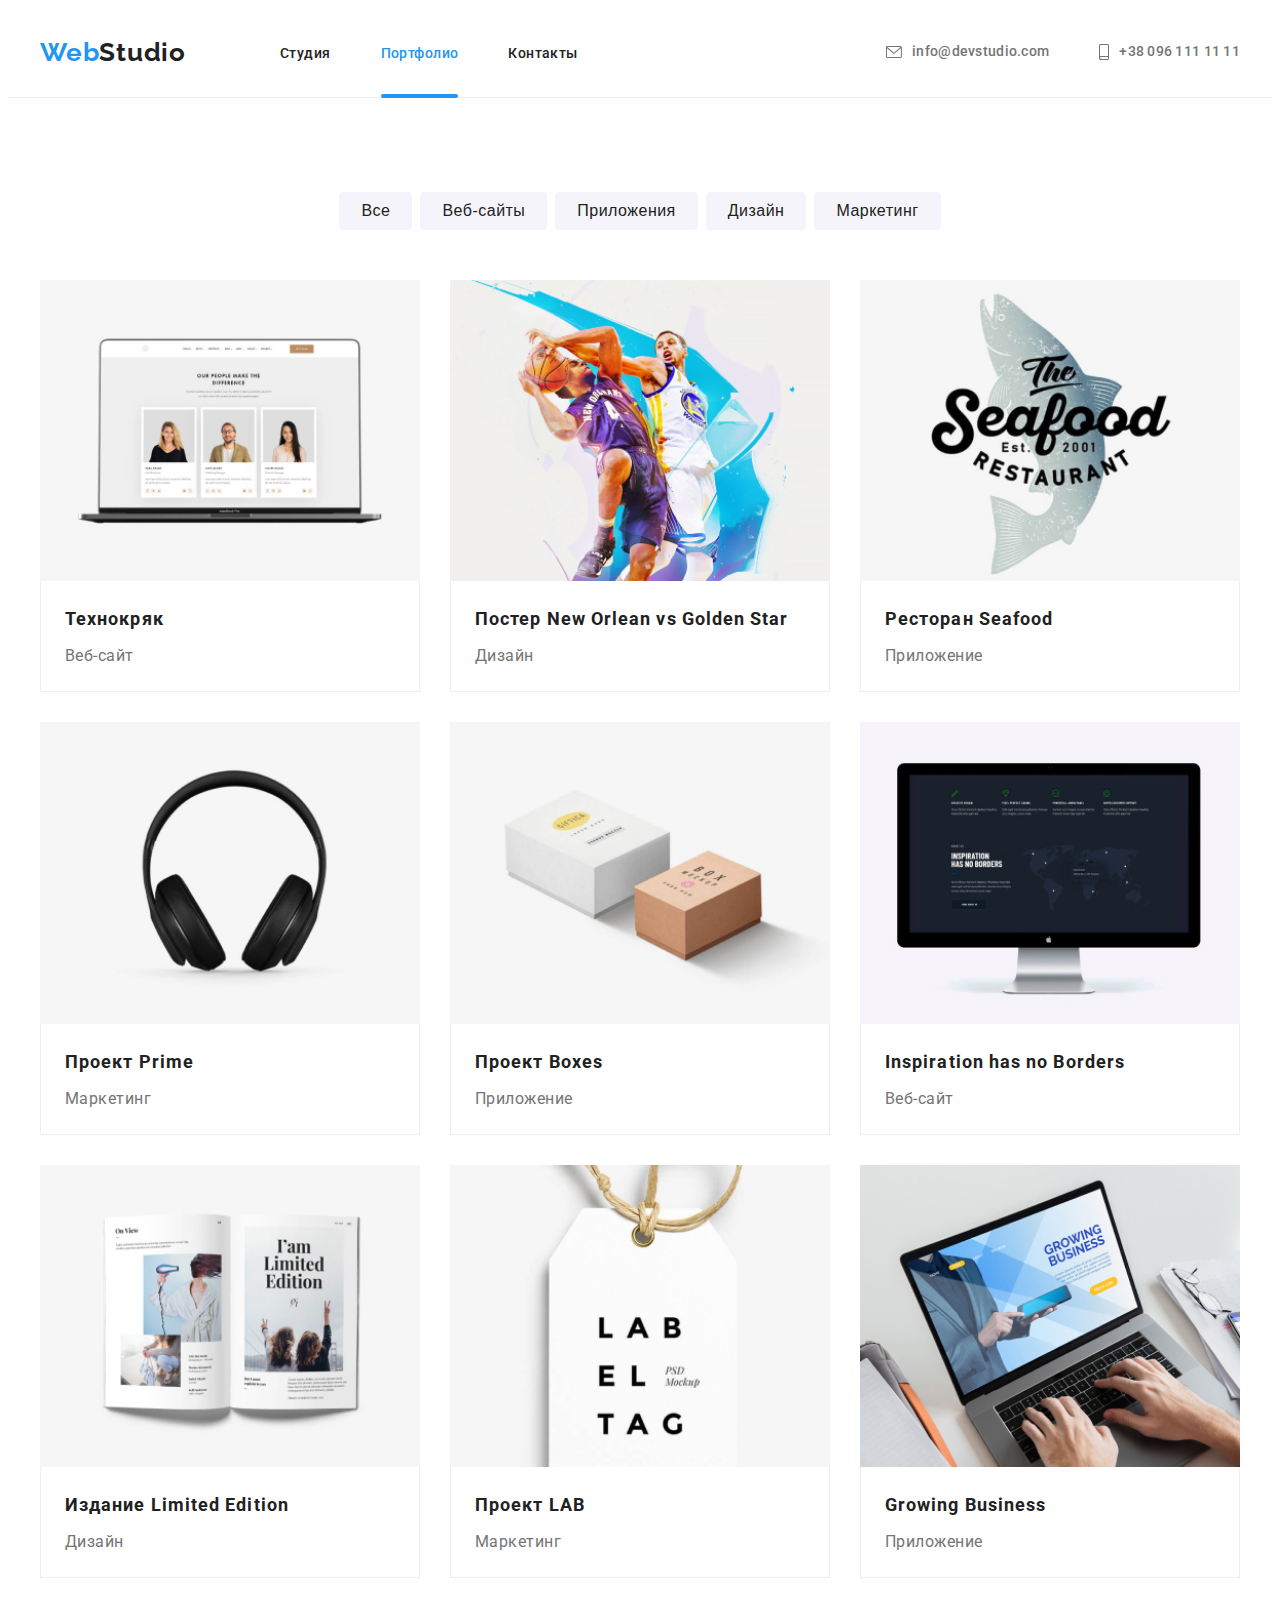
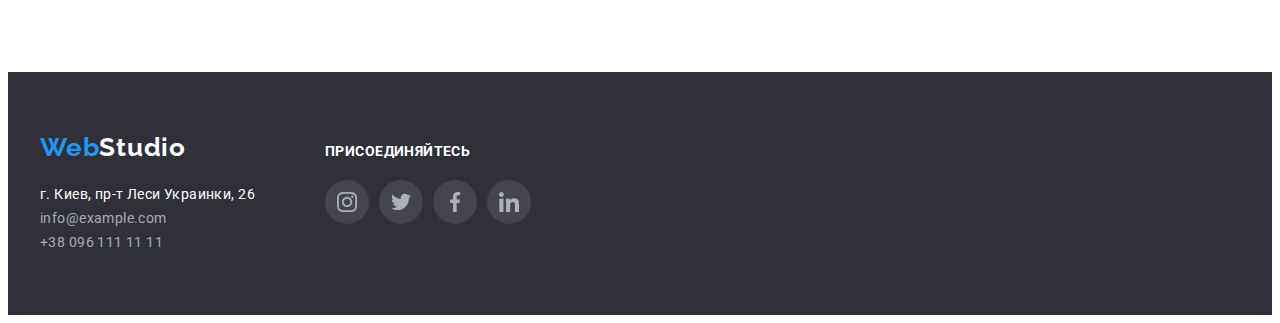
==== portfolio.html @ c5061868 "6 дз" ====
<!DOCTYPE html>
<html lang="en">
  <head>
    <meta charset="UTF-8" />
    <meta http-equiv="X-UA-Compatible" content="IE=edge" />
    <meta name="viewport" content="width=device-width, initial-scale=1.0" />
    <title>Document</title>
    <link
      href="https://fonts.googleapis.com/css2?family=Raleway:wght@700&family=Roboto:wght@400;500;700;900&display=swap"
      rel="stylesheet"
    />
    <link rel="stylesheet" href="./css/styles.css" />
  </head>
  <body>
    <header class="header">
      <div class="container header-container">
        <nav class="header-navigation">
          <a href="./index.html" class="header-logo link">
            Web<span class="studio">Studio</span>
          </a>
          <ul class="header-list  link">
            <li class="header-item">
              <a class="header-link link " href="/index.html">Студия</a>
            </li>
            <li class="header-item">
              <a class="header-link link current-page current" href="./portfolio.html">Портфолио</a>
            </li>
            <li class="header-item">
              <a class="header-link link" href="">Контакты</a>
            </li>
          </ul>
        </nav>
        <ul class="header-contacts  link">
          <li class="header-contacts-item header-mail">
            <a class="header-contact-link link" href="mailto:info@devstudio.com"> <svg class="mail-icon">
                <use href="./images/sprite.svg#icon-envelope"></use>
              </svg>info@devstudio.com</a>
          </li>
          <li class="header-contacts-item header-tel ">
            <a class="header-contact-link link" href="tel:+380961111111"><svg class="phone-icon">
                <use href="./images/sprite.svg#icon-smartphone"></use>
              </svg>+38 096 111 11 11</a>
          </li>
        </ul>
      </div>
    </header>
    <main>
      <section class="section">
        <div class="container ">
          <h1 class="visually-hidden">Наши работы</h1>
          <ul class="filter-buttons list">
            <li class="filter-btn-item"><button type="button" class="button btn" >Все</button></li>
            <li class="filter-btn-item"><button type="button" class="button btn">Веб-сайты</button></li>
            <li class="filter-btn-item">
              <button type="button" class="button btn">Приложения</button>
            </li>
            <li class="filter-btn-item"><button type="button" class="button btn">Дизайн</button></li>
            <li class="filter-btn-item"><button type="button" class="button btn">Маркетинг</button></li>
          </ul>
          <ul class="examples-list list">
            <li class="examples-list-item">
              <a class="examples-list-link link" href="">
                <div class="portfolio-top-wrapper">
                  <img class="main-img" src="./images/img11.jpg" width="370" height="294" alt="" />
                <p class="examples-top-text ">
                  Технокряк это современная площадка распространения коронавируса. Компании используют эту платформу для цифрового
                  шпионажа и атак на защищённые сервера конкурентов.
                </p>
              </div>
              <div class="examples-box">
                <h2 class="examples-item-title">Технокряк</h2>
                <p class="examples-item-paragraph">Веб-сайт</p>
              </div></a>
            </li>
            <li class="examples-list-item">
              <a class="examples-list-link link" href="">
                <div class="portfolio-top-wrapper"><img class="main-img" src="./images/img-2.jpg" width="370" height="294" alt="" />
                <p class="examples-top-text ">
                  Технокряк это современная площадка распространения коронавируса. Компании используют эту платформу для цифрового
                  шпионажа и атак на защищённые сервера конкурентов.
                </p></div>
              <div class="examples-box">
                <h2 class="examples-item-title">
                  Постер New Orlean vs Golden Star
                </h2>
                <p class="examples-item-paragraph">Дизайн</p>
              </div></a>
            </li>
            <li class="examples-list-item">
             <a class="examples-list-link link" href=""> <div class="portfolio-top-wrapper"><img class="main-img" src="./images/img-3.jpg" width="370" height="294" alt="" />
              <p class="examples-top-text ">
                Технокряк это современная площадка распространения коронавируса. Компании используют эту платформу для цифрового
                шпионажа и атак на защищённые сервера конкурентов.
              </p></div>
              <div class="examples-box">
                <h2 class="examples-item-title">Ресторан Seafood</h2>
                <p class="examples-item-paragraph">Приложение</p>
              </div></a>
            </li>
            <li class="examples-list-item">
              <a class="examples-list-link link" href=""><div class="portfolio-top-wrapper"><img class="main-img" src="./images/img-4.jpg" width="370" height="294" alt="" />
                <p class="examples-top-text ">
                  Технокряк это современная площадка распространения коронавируса. Компании используют эту платформу для цифрового
                  шпионажа и атак на защищённые сервера конкурентов.
                </p></div>
              <div class="examples-box">
                <h2 class="examples-item-title">Проект Prime</h2>
                <p class="examples-item-paragraph">Маркетинг</p>
              </div></a>
            </li>
            <li class="examples-list-item">
              <a class="examples-list-link link" href=""><div class="portfolio-top-wrapper"><img class="main-img" src="./images/img-5.jpg" width="370" height="294" alt="" />
                <p class="examples-top-text ">
                  Технокряк это современная площадка распространения коронавируса. Компании используют эту платформу для цифрового
                  шпионажа и атак на защищённые сервера конкурентов.
                </p></div>
              <div class="examples-box">
                <h2 class="examples-item-title">Проект Boxes</h2>
                <p class="examples-item-paragraph">Приложение</p>
              </div></a>
            </li>
            <li class="examples-list-item">
              <a class="examples-list-link link" href=""><div class="portfolio-top-wrapper"><img class="main-img" src="./images/img-6.jpg" width="370" height="294" alt="" />
                <p class="examples-top-text ">
                  Технокряк это современная площадка распространения коронавируса. Компании используют эту платформу для цифрового
                  шпионажа и атак на защищённые сервера конкурентов.
                </p></div>
              <div class="examples-box">
                <h2 class="examples-item-title">Inspiration has no Borders</h2>
                <p class="examples-item-paragraph">Веб-сайт</p>
              </div></a>
            </li>
            <li class="examples-list-item">
              <a class="examples-list-link link" href=""><div class="portfolio-top-wrapper"><img class="main-img" src="./images/img-7.jpg" width="370" height="294" alt="" />
                <p class="examples-top-text ">
                  Технокряк это современная площадка распространения коронавируса. Компании используют эту платформу для цифрового
                  шпионажа и атак на защищённые сервера конкурентов.
                </p></div>
              <div class="examples-box">
                <h2 class="examples-item-title">Издание Limited Edition</h2>
                <p class="examples-item-paragraph">Дизайн</p>
              </div></a>
            </li>
            <li class="examples-list-item">
              <a class="examples-list-link link" href=""><div class="portfolio-top-wrapper"><img class="main-img" src="./images/img-8.jpg" width="370" height="294" alt="" />
                <p class="examples-top-text ">
                  Технокряк это современная площадка распространения коронавируса. Компании используют эту платформу для цифрового
                  шпионажа и атак на защищённые сервера конкурентов.
                </p></div>
              <div class="examples-box">
                <h2 class="examples-item-title">Проект LAB</h2>
                <p class="examples-item-paragraph">Маркетинг</p>
              </div></a>
            </li>
            <li class="examples-list-item">
              <a class="examples-list-link link" href=""><div class="portfolio-top-wrapper"><img class="main-img" src="./images/img-9.jpg" width="370" height="294" alt="" />
                <p class="examples-top-text ">
                  Технокряк это современная площадка распространения коронавируса. Компании используют эту платформу для цифрового
                  шпионажа и атак на защищённые сервера конкурентов.
                </p></div>
              <div class="examples-box">
                <h2 class="examples-item-title">Growing Business</h2>
                <p class="examples-item-paragraph">Приложение</p>
              </div></a>
            </li>
          </ul>
        </div>
      </section>
    </main>
    <footer class="footer">
      <div class="container footer-container">
        <div class="footer-contacts"><a href="./index.html" class="footer-logo link">
            Web<span class="footer-studio">Studio</span>
          </a>
          <address class="address">
            <ul class="footer-list ">
              <li class="footer-contacts-item footer-adress">г. Киев, пр-т Леси Украинки, 26</li>
              <li class="footer-contacts-item">
                <a class="footer-contact-link link" href="mailto:info@devstudio.com">info@example.com</a>
              </li>
              <li class="footer-contacts-item">
                <a class="footer-contact-link link" href="tel:+380961111111">+38 096 111 11 11</a>
              </li>
            </ul>
          </address>
        </div>
        <div class="join">
          <h2 class="join-title">присоединяйтесь</h2>
          <ul class="join-list social-list-footer">
            <li class="social-item-footer">
              <a href="" class="social-link-footer">
                <svg class="social-icon">
                  <use href="./images/sprite.svg#icon-instagram"></use>
                </svg>
              </a>
            </li>
            <li class="social-item-footer">
              <a href="" class="social-link-footer">
                <svg class="social-icon">
                  <use href="./images/sprite.svg#icon-twitter"></use>
                </svg>
              </a>
            </li>
            <li class="social-item-footer">
              <a href="" class="social-link-footer">
                <svg class="social-icon">
                  <use href="./images/sprite.svg#icon-facebook"></use>
                </svg>
              </a>
            </li>
            <li class="social-item-footer">
              <a href="" class="social-link-footer">
                <svg class="social-icon">
                  <use href="./images/sprite.svg#icon-linkedin"></use>
                </svg>
              </a>
            </li>
          </ul>
        </div>
      </div>
    </footer>
  </body>
</html>
---- css/styles.css ----
:root {
  --title-color: #212121;
  --accent-color: #2196f3;
  --text-color: #757575;
  --primary-title-color: #ffffff;
  --background-color: #2f303a;
  --button-color: #2196f3;
  --button-text-color: #ffffff;
  --footer-color: #ffffff99;
  --bg-footer-color: #2f303a;
  --buttons-color-portfolio: #f5f4fa;
  --footer-link-color: rgba(255, 255, 255, 0.6);
  --our-team-bgc: #f5f4fa;
  --icon-color: #afb1b8;
  --modal-color-input: #757575;
}
p,
h1,
h2,
h3,
h4,
h5,
h6 {
  margin: 0;
}

ul {
  list-style: none;
  margin: 0;
  padding-left: 0;
}
input {
  cursor: pointer;
}
img {
  display: block;
  max-width: 100%;
  height: auto;
}
body {
  font-family: "Roboto", sans-serif;
  letter-spacing: 0.02em;
}
.section {
  padding-top: 94px;
  padding-bottom: 94px;
}

.link {
  text-decoration: none;
}
.btn {
  cursor: pointer;
  border: transparent;
}
.container {
  padding: 0 15px;
  width: 1200px;
  margin: 0 auto;
}
.visually-hidden {
  position: absolute;
  width: 1px;
  height: 1px;
  margin: -1px;
  padding: 0;
  overflow: hidden;
  border: 0;
  clip: rect(0 0 0 0);
}
/* !!!!!!!!!HEADER!!!!!!!!!!! */
.current::after {
  content: "";
  position: absolute;
  width: 100%;
  height: 4px;
  border-radius: 2px;
  background-color: var(--accent-color);
  display: block;
  bottom: -37px;
}
.header {
  padding-top: 29px;
  padding-bottom: 29px;
  border-bottom: solid 1px #ececec;
}
.header-contact-link {
  display: flex;
  align-items: center;
}
.header-container {
  display: flex;
  align-items: center;
}
.header-navigation {
  display: flex;
  align-items: center;
}
.header-list {
  display: flex;
}
.header-contacts {
  margin-left: auto;
  display: flex;
  align-items: center;
}
.mail-icon {
  height: 12px;
  width: 16px;
  fill: var(--text-color);
  margin-right: 10px;
  transition: fill 250ms cubic-bezier(0.4, 0, 0.2, 1);
}
.header-contact-link:hover .mail-icon {
  fill: var(--accent-color);
}
.header-contact-link:focus .mail-icon {
  fill: var(--accent-color);
}
.phone-icon {
  height: 16px;
  width: 10px;
  fill: var(--text-color);
  margin-right: 10px;
}
.header-contact-link:focus .phone-icon,
.header-contact-link:hover .phone-icon {
  fill: var(--accent-color);
}
.header-item:not(:last-child) {
  margin-right: 50px;
}
.header-logo {
  color: var(--accent-color);
  font-family: Raleway;
  font-weight: 700;
  font-size: 26px;
  line-height: 1.19;
  letter-spacing: 0.03em;
  margin-right: 94px;
}
.studio {
  color: var(--title-color);
}
.header-link.link.current-page {
  color: var(--accent-color);
}
.header-link {
  font-weight: 500;
  font-size: 14px;
  line-height: 1.14;
  letter-spacing: 0.03em;
  color: var(--title-color);
  position: relative;
  transition: color 250ms cubic-bezier(0.4, 0, 0.2, 1);
}

.header-link:hover,
.header-link:focus {
  color: var(--accent-color);
}
.header-contact-link {
  font-weight: 500;
  font-size: 14px;
  line-height: 1.14;
  letter-spacing: 0.02em;
  color: var(--text-color);
  transition: color 250ms cubic-bezier(0.4, 0, 0.2, 1);
}
.header-contacts-item:not(:last-child) {
  margin-right: 50px;
}
.header-contact-link:hover,
.header-contact-link:focus {
  color: var(--accent-color);
}

/* !!!!!!!!!!HERO!!!!!!!!!!!! */
.hero {
  padding-top: 200px;
  padding-bottom: 200px;
  background-image: linear-gradient(
      to right,
      rgba(47, 48, 58, 0.4),
      rgba(47, 48, 58, 0.4)
    ),
    url(../images/main-bg.jpg);
  background-repeat: no-repeat;
  background-position: center;
  background-size: cover;
  text-align: center;
}

.hero-title {
  font-weight: 900;
  font-size: 44px;
  line-height: 1.36;
  letter-spacing: 0.06em;
  color: var(--primary-title-color);
  margin-bottom: 66px;
  text-transform: uppercase;
}
.hero-button {
  background-color: var(--button-color);
  color: var(--button-text-color);
  width: 200px;
  height: 50px;
  border-radius: 4px;
  padding: 10px 32px;
}
/* !!!!!!!PLUSES!!!!!! */
.svg-container {
  height: 120px;
  width: 270px;
  background-color: var(--buttons-color-portfolio);
  margin-bottom: 40px;
  border-radius: 4px;
  display: flex;
  justify-content: center;
  align-items: center;
}
.pluses-icon {
  height: 70px;
  width: 70px;

  background-size: cover;
}

.pluses-list {
  display: flex;
  flex-wrap: wrap;
}

.pluses-item:not(:last-child) {
  margin-right: 30px;
}
.pluses-item-title {
  font-weight: 700;
  font-size: 14px;
  line-height: 1.14;
  letter-spacing: 0.03em;
  text-transform: uppercase;
  color: var(--title-color);
  margin-bottom: 10px;
}
.pluses-item-text {
  width: 270px;
  font-size: 14px;
  line-height: 1.71;
  letter-spacing: 0.03em;
  color: var(--text-color);
}
/* !!!!!!OURTASK!!!!!!!! */
.our-task {
  padding-top: 0;
}
.our-task-title {
  font-weight: 700;
  font-size: 36px;
  line-height: 1.16;
  letter-spacing: 0.03em;

  color: var(--title-color);
  margin-bottom: 50px;
  text-align: center;
}
.task-top-wrapper {
  position: relative;
  overflow: hidden;
}

.task-top-text {
  font-weight: 700;
  font-size: 14px;
  line-height: 1.14;
  letter-spacing: 0.03em;
  text-transform: uppercase;
  color: var(--primary-title-color);
  background: rgba(47, 48, 58, 0.8);
  bottom: 0;
  height: 70px;
  width: 100%;
  padding: 27px 82px;
  position: absolute;
}

.examples-item-paragraph {
  font-size: 16px;
  line-height: 1.87;
  letter-spacing: 0.03em;
  color: rgba(117, 117, 117, 1);
}
.our-task-list {
  display: flex;
}
.our-task-list-item:not(:last-child) {
  margin-right: 30px;
}

/* !!!!!!!!OURTEAM!!!!!!! */
.our-team {
  background-color: var(--our-team-bgc);
}
.our-team-title {
  font-weight: 700;
  font-size: 36px;
  line-height: 1.16;
  letter-spacing: 0.03em;
  color: var(--title-color);
  margin-bottom: 50px;
  text-align: center;
}
.our-team-list {
  display: flex;
}
.our-team-item:not(:last-child) {
  margin-right: 30px;
}
.our-team-padding {
  padding-top: 30px;
  padding-bottom: 30px;
}
.our-team-item-title {
  font-weight: 500;
  font-size: 16px;
  line-height: 1.18;
  letter-spacing: 0.03em;
  color: var(--title-color);
  margin-bottom: 10px;
  text-align: center;
}
.our-team-item {
  box-shadow: 0px 1px 3px rgba(0, 0, 0, 0.12), 0px 1px 1px rgba(0, 0, 0, 0.14),
    0px 2px 1px rgba(0, 0, 0, 0.2);
  border-radius: 0px 0px 4px 4px;
  background-color: #fff;
}

.our-team-item-paragraph {
  font-size: 16px;
  line-height: 1.18;
  letter-spacing: 0.03em;
  color: var(--text-color);
  text-align: center;
  margin-bottom: 16px;
}
.social-item {
  height: 44px;
  width: 44px;
}
.social-icon {
  height: 20px;
  width: 20px;
  fill: var(--icon-color);
  transition: fill 250ms cubic-bezier(0.4, 0, 0.2, 1);
}
.social-link {
  width: 100%;
  height: 100%;
  border-radius: 50%;
  background-color: var(--button-text-color);
  display: flex;
  align-items: center;
  justify-content: center;
  transition: background-color 250ms cubic-bezier(0.4, 0, 0.2, 1);
}

.social-list {
  display: flex;
  justify-content: center;
}
.social-item + .social-item {
  margin-left: 10px;
}
.social-link:hover,
.social-link:focus {
  background-color: var(--button-color);
}
.social-link:hover .social-icon,
.social-link:focus .social-icon {
  fill: var(--primary-title-color);
}

/* !!!!!!!!!!!OUR-CUSTOMER!!!!!!!!!! */
.our-customer-title {
  font-weight: 700;
  font-size: 36px;
  line-height: 1.16;
  letter-spacing: 0.03em;
  color: var(--title-color);
  margin-bottom: 50px;
  text-align: center;
}
.customer-item {
  height: 92px;
  width: 170px;
}
.customer-link {
  width: 100%;
  height: 100%;
  border-radius: 4px;
  background-color: var(--button-text-color);
  display: flex;
  align-items: center;
  justify-content: center;
  border: 1px solid #afb1b8;
  box-sizing: border-box;
  transition: border-color 250ms cubic-bezier(0.4, 0, 0.2, 1);
}
.customer-icon {
  height: 60px;
  width: 106px;
  fill: var(--icon-color);
  transition: fill 250ms cubic-bezier(0.4, 0, 0.2, 1);
}
.customer-list {
  display: flex;
  justify-content: center;
}
.customer-item + .customer-item {
  margin-left: 30px;
}
.customer-link:hover,
.customer-link:focus {
  border-color: var(--button-color);
}
.customer-link:hover .customer-icon,
.customer-link:focus .customer-icon {
  fill: var(--button-color);
}
/* FOOTER */
.footer-container {
  display: flex;
  align-items: baseline;
}
.footer-contacts {
  margin-right: 70px;
}
.footer {
  background-color: var(--bg-footer-color);
  padding-top: 60px;
  padding-bottom: 60px;
}
.footer-logo {
  color: var(--accent-color);
  font-family: Raleway;
  font-weight: 700;
  font-size: 26px;
  line-height: 1.19;
  letter-spacing: 0.03em;
  margin-bottom: 20px;
}
.footer-adress {
  font-size: 14px;
  line-height: 1.71;
  letter-spacing: 0.03em;
  color: var(--primary-title-color);
}
.address {
  margin-top: 20px;
}
.footer-list {
  font-size: 14px;
  line-height: 1.71;
  letter-spacing: 0.03em;
  color: var(--footer-color);
  font-style: normal;
}
.footer-studio {
  color: var(--button-text-color);
}
.footer-contact-link {
  font-weight: 400;
  font-size: 14px;
  line-height: 1.71;
  letter-spacing: 0.03em;
  color: rgba(255, 255, 255, 0.6);
  transition: color 250ms cubic-bezier(0.4, 0, 0.2, 1);
}
.footer-contact-link:hover,
.footer-contact-link:focus {
  color: var(--accent-color);
}

/* !!!!!!!!!JOIN-footer!!!!!!!*/
.join-title {
  font-weight: 700;
  font-size: 14px;
  line-height: 1.14;
  letter-spacing: 0.03em;
  text-transform: uppercase;
  color: var(--primary-title-color);
  margin-bottom: 20px;
}
.social-item-footer {
  height: 44px;
  width: 44px;
}
.social-link-footer {
  width: 100%;
  height: 100%;
  border-radius: 50%;
  background-color: rgba(255, 255, 255, 0.1);
  display: flex;
  align-items: center;
  justify-content: center;
  transition: background-color 250ms cubic-bezier(0.4, 0, 0.2, 1);
}
.social-icon-footer {
  height: 20px;
  width: 20px;
  fill: var(--button-text-color);
}
.social-list-footer {
  display: flex;
  justify-content: center;
}
.social-item-footer + .social-item-footer {
  margin-left: 10px;
}
.social-link-footer:hover .social-icon,
.social-link-footer:focus .social-icon {
  fill: var(--primary-title-color);
}
.social-link-footer:hover,
.social-link-footer:focus {
  background-color: var(--button-color);
}

/* //////////PORTFOLIO//////////  */
.button {
  background-color: var(--buttons-color-portfolio);
  color: var(--title-color);
  font-weight: 500;
  font-size: 16px;
  line-height: 1.6;
  letter-spacing: 0.03em;
  padding: 6px 22px;
  border-radius: 4px;
  transition: color 250ms cubic-bezier(0.4, 0, 0.2, 1),
    background-color 250ms cubic-bezier(0.4, 0, 0.2, 1),
    box-shadow 250ms cubic-bezier(0.4, 0, 0.2, 1);
}
.filter-buttons {
  display: flex;
  margin-bottom: 50px;
  justify-content: center;
}
.filter-btn-item:not(:last-child) {
  margin-right: 8px;
}
.button:hover,
.button:focus {
  color: var(--button-text-color);
  background-color: var(--accent-color);
  box-shadow: 0px 3px 1px rgba(0, 0, 0, 0.1), 0px 1px 2px rgba(0, 0, 0, 0.08),
    0px 2px 2px rgba(0, 0, 0, 0.12);
}
/* EXAMPLES */
.examples-item-title {
  font-weight: 700;
  font-size: 18px;
  line-height: 2;
  letter-spacing: 0.06em;
  color: var(--title-color);
  margin-bottom: 4px;
}

.examples-top-text {
  font-size: 16px;
  color: rgba(255, 255, 255, 1);
  background-color: rgba(33, 150, 243, 0.9);
  position: absolute;
  top: 0;
  left: 0;
  font-size: 18px;
  line-height: 1.56;
  letter-spacing: 0.03em;
  height: 100%;
  padding: 63px 24px;
  transform: translateY(100%);
  transition: transform 250ms cubic-bezier(0.4, 0, 0.2, 1);
}
.portfolio-top-wrapper {
  position: relative;
  overflow: hidden;
}
.examples-item-paragraph {
  font-size: 16px;
  line-height: 1.87;
  letter-spacing: 0.03em;
  color: rgba(117, 117, 117, 1);
}
.examples {
  padding-top: 94px;
}
.examples-list-link {
  display: block;
  transition: box-shadow 250ms cubic-bezier(0.4, 0, 0.2, 1);
}
.examples-list {
  display: flex;
  flex-wrap: wrap;
}
.examples-list-item {
  flex-basis: calc((100% - 60px) / 3);
  margin-bottom: 30px;
}
.examples-box {
  padding-left: 24px;
  padding-right: 24px;
  padding-bottom: 20px;
  padding-top: 20px;
  border-bottom: 1px solid #eeeeee;
  border-left: 1px solid #eeeeee;
  border-right: 1px solid #eeeeee;
}

.examples-list-item img {
  width: 100%;
}
.examples-list-item:hover .examples-top-text {
  transform: translateY(0);
}
.examples-list-item:focus .examples-top-text {
  transform: translateY(0);
}
.examples-list-link:hover {
  box-shadow: 0px 1px 1px rgba(0, 0, 0, 0.12), 0px 4px 4px rgba(0, 0, 0, 0.06),
    1px 4px 6px rgba(0, 0, 0, 0.16);
}
.examples-list-link:focus {
  box-shadow: 0px 1px 1px rgba(0, 0, 0, 0.12), 0px 4px 4px rgba(0, 0, 0, 0.06),
    1px 4px 6px rgba(0, 0, 0, 0.16);
}
.examples-list-item:not(:nth-child(3n)) {
  margin-right: 30px;
}
.examples-list-item:nth-last-child(-n + 3) {
  margin-bottom: 0;
}

/* !!!!!!!!!!!!BACKDROP!!!!!!!!!!!!!*/

.backdrop {
  position: fixed;
  width: 100vw;
  height: 100vh;
  background-color: rgba(0, 0, 0, 0.1);
  top: 0;
  display: flex;
  align-items: center;
  justify-content: center;
  transition: opacity 300ms ease-in-out, visibility 300ms ease-in-out;
}

.backdrop.is-hidden {
  opacity: 0;
  visibility: hidden;
  pointer-events: none;
}

.backdrop.is-hidden .modal {
  transform: scale(2);
}
.modal {
  width: 528px;
  min-height: 581px;
  background-color: #ffffff;
  border-radius: 4px;
  position: relative;
  transform: scale(1);
  transition: transform 250ms ease;
  padding: 40px;
}

.close-btn {
  position: absolute;
  padding: 0;
  right: 8px;
  top: 8px;
  background-color: transparent;
  border-radius: 50%;
  width: 30px;
  height: 30px;
  border: 1px solid rgba(0, 0, 0, 0.1);
  display: flex;
  align-items: center;
  justify-content: center;
  transition: fill 250ms cubic-bezier(0.4, 0, 0.2, 1);
}
.button-icon {
  height: 11px;
  width: 11px;
}
.close-btn:hover,
.close-btn:focus {
  fill: var(--accent-color);
}
.modal-title {
  font-weight: 700;
  font-size: 20px;
  line-height: 1.15;
  letter-spacing: 0.03em;
  color: var(--title-color);
  padding-bottom: 20px;
}
.modal-field {
  margin-bottom: 28px;
}
.input-label {
  font-size: 12px;
  line-height: 1.16;
  letter-spacing: 0.01em;
  color: var(--modal-color-input);
  display: block;
  margin-bottom: 5px;
}
.input-wrapper {
  display: block;
  position: relative;
}
.modal-input {
  width: 100%;
  height: 45px;
  border-radius: 3px;
  border: 1px solid #999999;
  background: transparent;
  padding-left: 40px;
  padding-right: 20px;
  outline: none;
  transition: border-color 250ms cubic-bezier(0.4, 0, 0.2, 1);
}
.input-icon {
  position: absolute;
  left: 10px;
  top: 50%;
  transform: translateY(-50%);
  transition: fill 250ms cubic-bezier(0.4, 0, 0.2, 1);
}
.modal-input-text {
  width: 100%;
  height: 100px;
  border-radius: 3px;
  resize: none;
  border: 1px solid #999999;
  background: transparent;
  padding: 10px;
}
.modal-btn {
  display: block;
  margin: 0 auto;
}
.check-text {
  font-size: 14px;
  line-height: 1.17;
  letter-spacing: 0.03em;
  color: var(--text-color);
  display: flex;
  margin-bottom: 15px;
  position: relative;
  align-items: center;
}
.check-text span {
  width: 15px;
  height: 15px;
  border: 2px solid #303030;
  border-radius: 3px;
  margin-right: 7px;
  display: flex;
  align-items: center;
  justify-content: center;
}
.modal-checkbox:checked + .check-text span {
  background-color: var(--accent-color);
  border: none;
}
.condition {
  color: var(--button-color);
}
.modal-btn {
  background-color: var(--button-color);
  color: var(--button-text-color);
  width: 200px;
  height: 50px;
  border-radius: 4px;
  padding: 10px 32px;
}
.text-box {
  padding-bottom: 20px;
}
.modal-input:focus {
  border-color: var(--accent-color);
}

.modal-input:focus + .input-icon {
  fill: var(--accent-color);
}
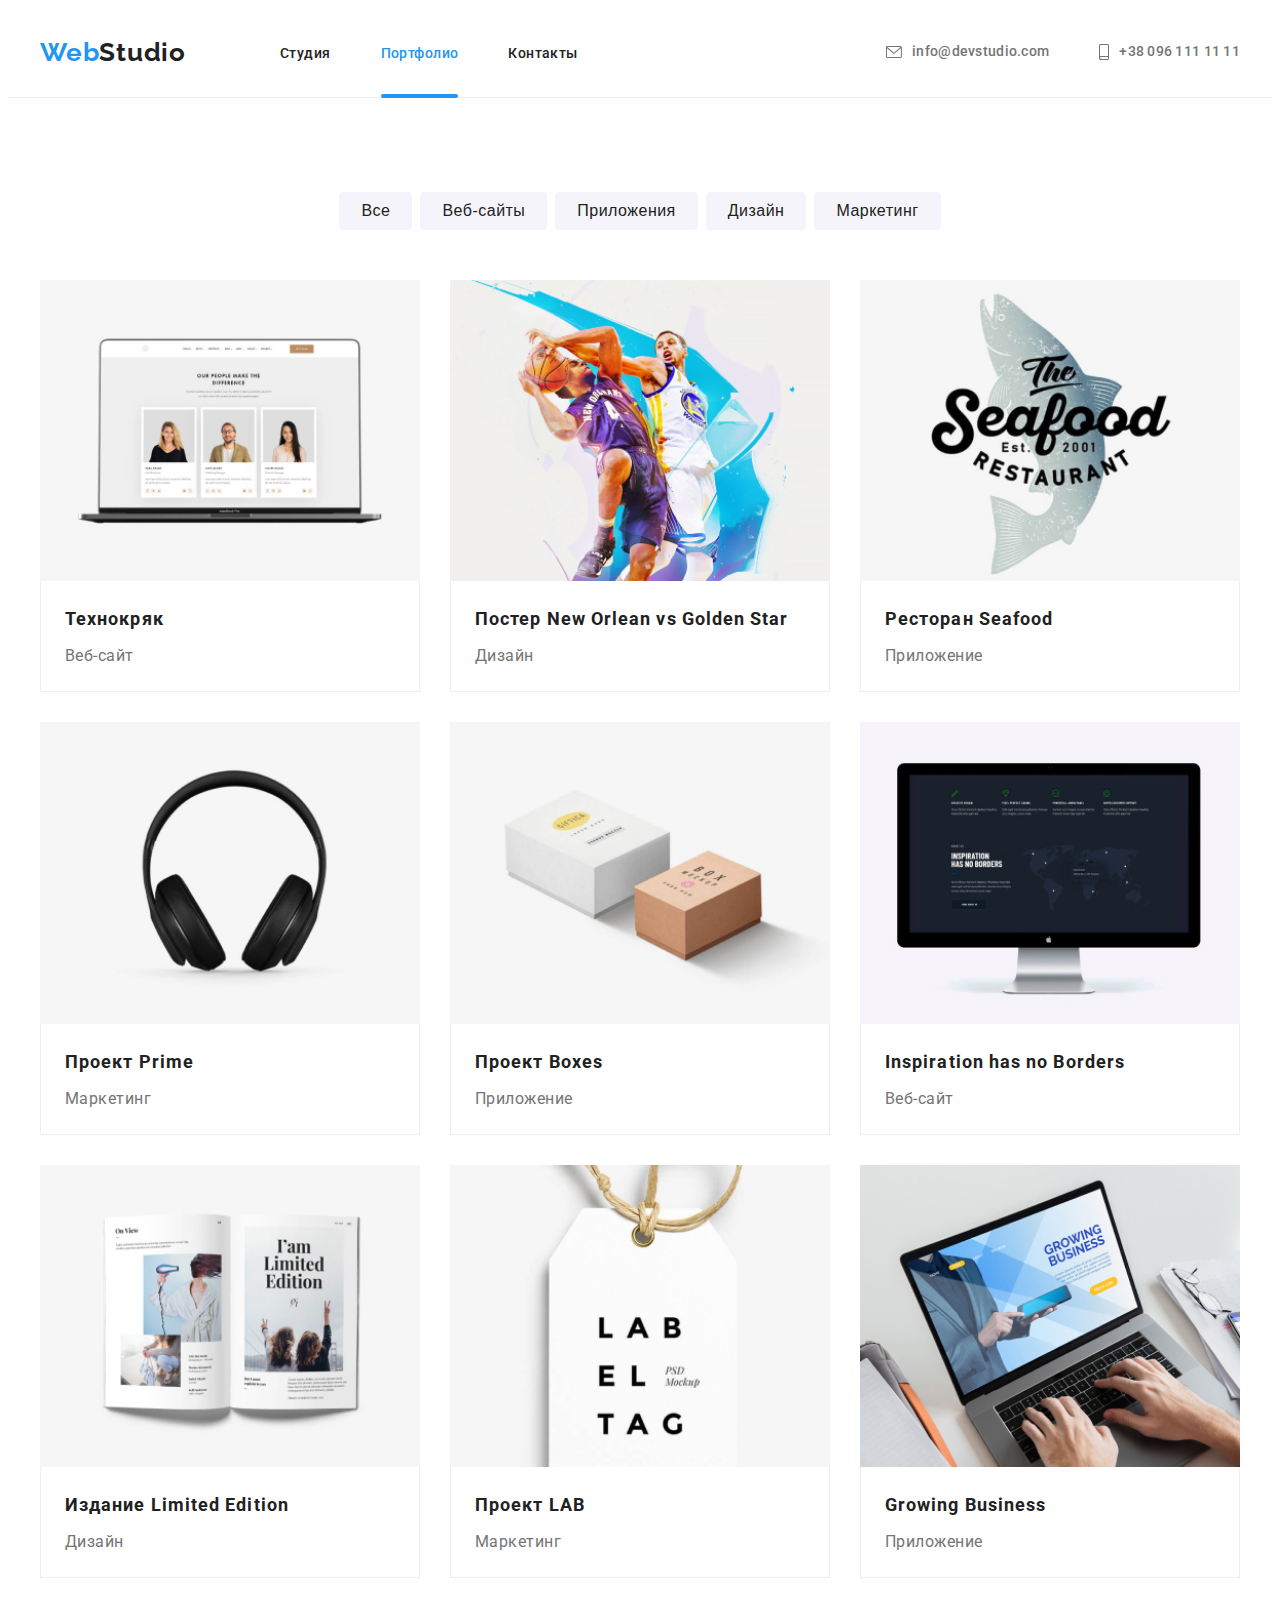
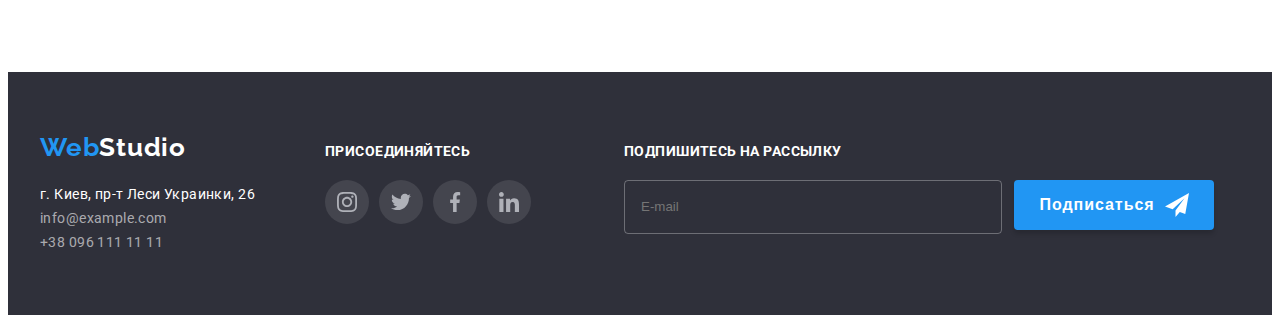
==== commit 5825db33: "добавляет форму в футере" ====
--- a/portfolio.html
+++ b/portfolio.html
@@ -167,57 +167,70 @@
         </div>
       </section>
     </main>
-    <footer class="footer">
-      <div class="container footer-container">
-        <div class="footer-contacts"><a href="./index.html" class="footer-logo link">
-            Web<span class="footer-studio">Studio</span>
-          </a>
-          <address class="address">
-            <ul class="footer-list ">
-              <li class="footer-contacts-item footer-adress">г. Киев, пр-т Леси Украинки, 26</li>
-              <li class="footer-contacts-item">
-                <a class="footer-contact-link link" href="mailto:info@devstudio.com">info@example.com</a>
-              </li>
-              <li class="footer-contacts-item">
-                <a class="footer-contact-link link" href="tel:+380961111111">+38 096 111 11 11</a>
-              </li>
-            </ul>
-          </address>
-        </div>
-        <div class="join">
-          <h2 class="join-title">присоединяйтесь</h2>
-          <ul class="join-list social-list-footer">
-            <li class="social-item-footer">
-              <a href="" class="social-link-footer">
-                <svg class="social-icon">
-                  <use href="./images/sprite.svg#icon-instagram"></use>
-                </svg>
-              </a>
-            </li>
-            <li class="social-item-footer">
-              <a href="" class="social-link-footer">
-                <svg class="social-icon">
-                  <use href="./images/sprite.svg#icon-twitter"></use>
-                </svg>
-              </a>
-            </li>
-            <li class="social-item-footer">
-              <a href="" class="social-link-footer">
-                <svg class="social-icon">
-                  <use href="./images/sprite.svg#icon-facebook"></use>
-                </svg>
-              </a>
-            </li>
-            <li class="social-item-footer">
-              <a href="" class="social-link-footer">
-                <svg class="social-icon">
-                  <use href="./images/sprite.svg#icon-linkedin"></use>
-                </svg>
-              </a>
-            </li>
-          </ul>
-        </div>
-      </div>
-    </footer>
+  <footer class="footer">
+    <div class="container footer-container">
+      <div class="footer-contacts"><a href="./index.html" class="footer-logo link">
+          Web<span class="footer-studio">Studio</span>
+        </a>
+        <address class="address">
+          <ul class="footer-list ">
+            <li class="footer-contacts-item footer-adress">г. Киев, пр-т Леси Украинки, 26</li>
+            <li class="footer-contacts-item">
+              <a class="footer-contact-link link" href="mailto:info@devstudio.com">info@example.com</a>
+            </li>
+            <li class="footer-contacts-item">
+              <a class="footer-contact-link link" href="tel:+380961111111">+38 096 111 11 11</a>
+            </li>
+          </ul>
+        </address>
+      </div>
+      <div class="join">
+        <h2 class="join-title">присоединяйтесь</h2>
+        <ul class="join-list social-list-footer">
+          <li class="social-item-footer">
+            <a href="" class="social-link-footer">
+              <svg class="social-icon">
+                <use href="./images/sprite.svg#icon-instagram"></use>
+              </svg>
+            </a>
+          </li>
+          <li class="social-item-footer">
+            <a href="" class="social-link-footer">
+              <svg class="social-icon">
+                <use href="./images/sprite.svg#icon-twitter"></use>
+              </svg>
+            </a>
+          </li>
+          <li class="social-item-footer">
+            <a href="" class="social-link-footer">
+              <svg class="social-icon">
+                <use href="./images/sprite.svg#icon-facebook"></use>
+              </svg>
+            </a>
+          </li>
+          <li class="social-item-footer">
+            <a href="" class="social-link-footer">
+              <svg class="social-icon">
+                <use href="./images/sprite.svg#icon-linkedin"></use>
+              </svg>
+            </a>
+          </li>
+        </ul>
+      </div>
+      <div class="follow">
+        <h2 class="follow-title">Подпишитесь на рассылку</h2>
+        <form action="#" class="form-send">
+          <div class="inputs"> <input type="text" name="user-mail-follow" id="user-mail-follow" class="mail-follow"
+              placeholder="E-mail" />
+            <button type="submit" class="btn follow-btn">Подписаться
+              <svg class="send-icon" width="24" height="24">
+                <use href="./images/sprite.svg#icon-send"></use>
+              </svg>
+            </button>
+        </form>
+      </div>
+    </div>
+    </div>
+  </footer>
   </body>
 </html>
--- a/css/styles.css
+++ b/css/styles.css
@@ -526,7 +526,56 @@
 .social-link-footer:focus {
   background-color: var(--button-color);
 }
-
+.follow-title {
+  font-weight: 700;
+  font-size: 14px;
+  line-height: 1.14;
+  letter-spacing: 0.03em;
+  text-transform: uppercase;
+  color: var(--button-text-color);
+  margin-bottom: 20px;
+}
+.mail-follow {
+  width: 358px;
+  height: 50px;
+  border: 1px solid rgba(255, 255, 255, 0.3);
+  drop-shadow: (0px 4px 4px rgba(0, 0, 0, 0.15));
+  border-radius: 4px;
+  background-color: transparent;
+  padding-left: 16px;
+  color: #ffffff;
+}
+.follow {
+  padding-left: 93px;
+}
+.inputs {
+  display: flex;
+  justify-content: center;
+}
+
+.follow-btn {
+  width: 200px;
+  height: 50px;
+  background-color: var(--accent-color);
+  box-shadow: 0px 4px 4px rgba(0, 0, 0, 0.15);
+  border-radius: 4px;
+  font-weight: 700;
+  font-size: 16px;
+  line-height: 1.87;
+  letter-spacing: 0.06em;
+  color: var(--primary-title-color);
+  margin-left: 12px;
+  position: relative;
+  display: flex;
+  align-items: center;
+  justify-content: center;
+}
+.send-icon {
+  margin-left: 10px;
+}
+.button-send {
+  align-self: flex-end;
+}
 /* //////////PORTFOLIO//////////  */
 .button {
   background-color: var(--buttons-color-portfolio);
